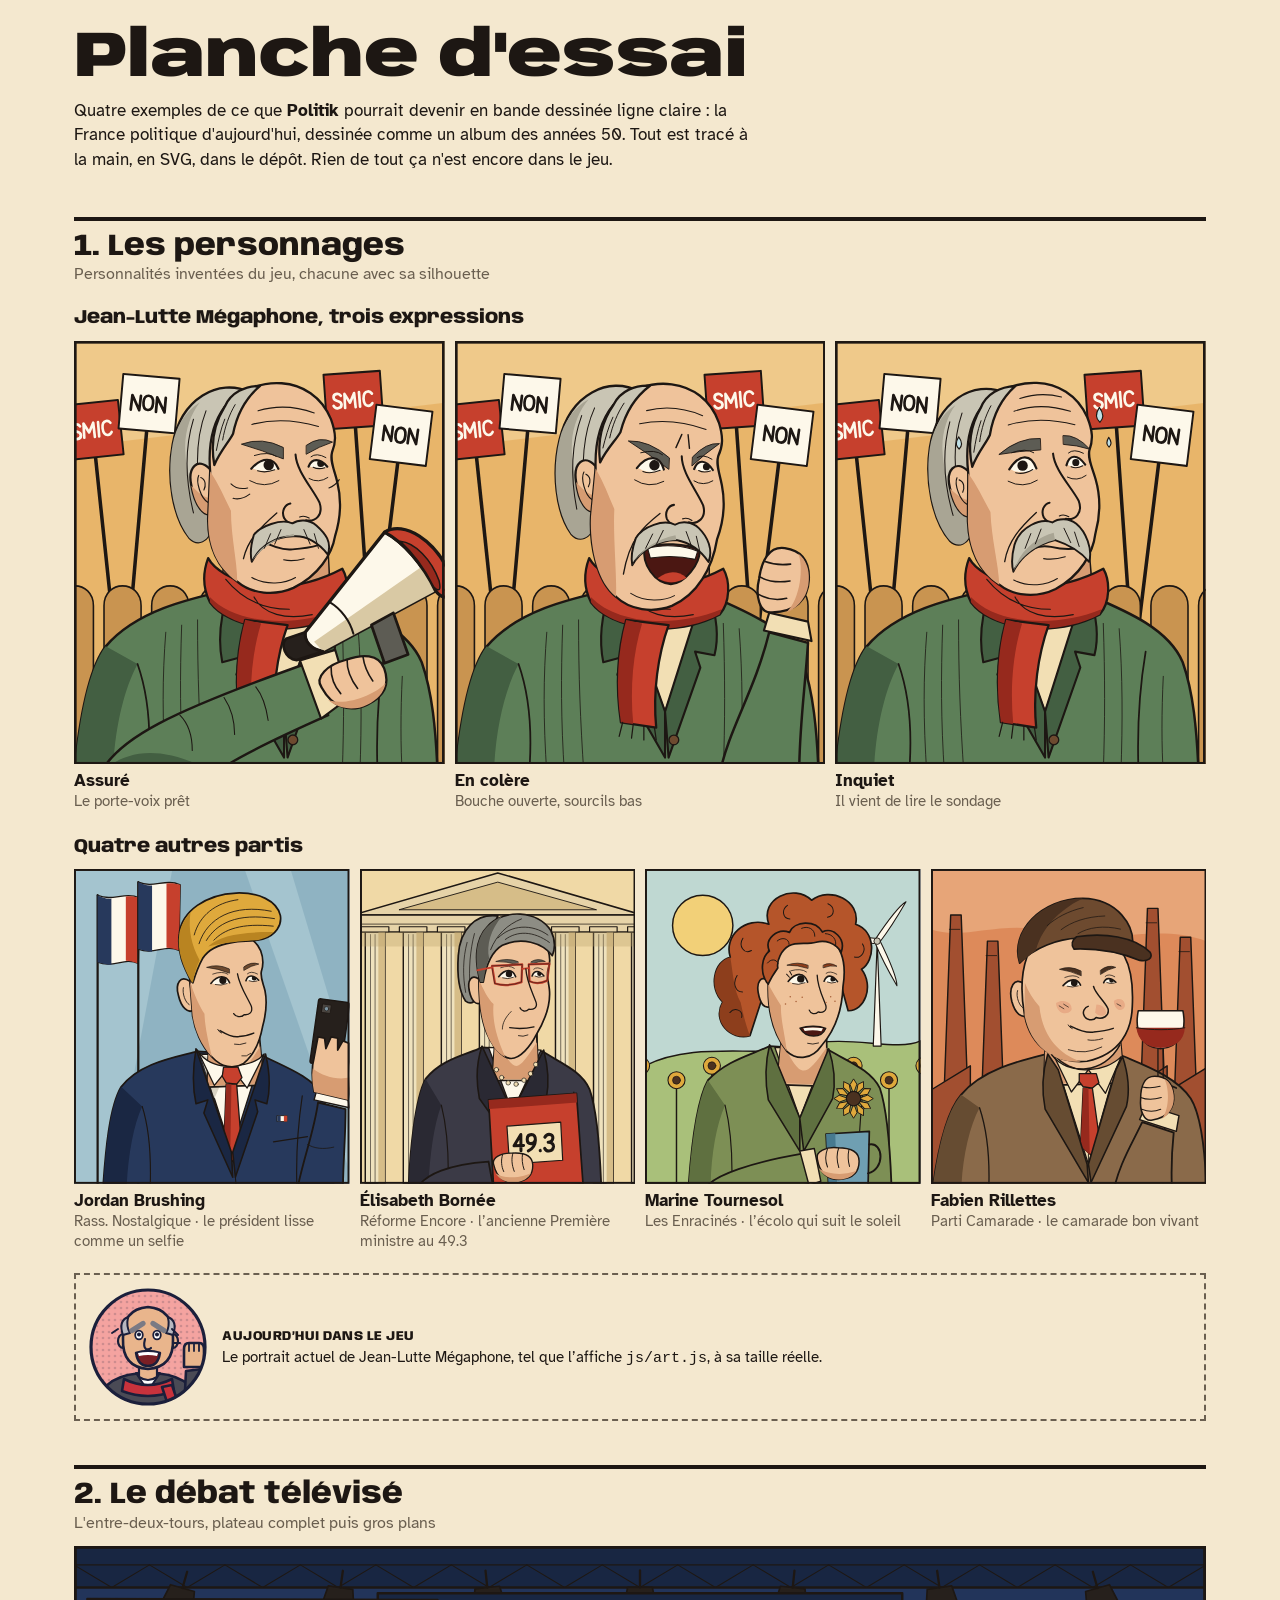
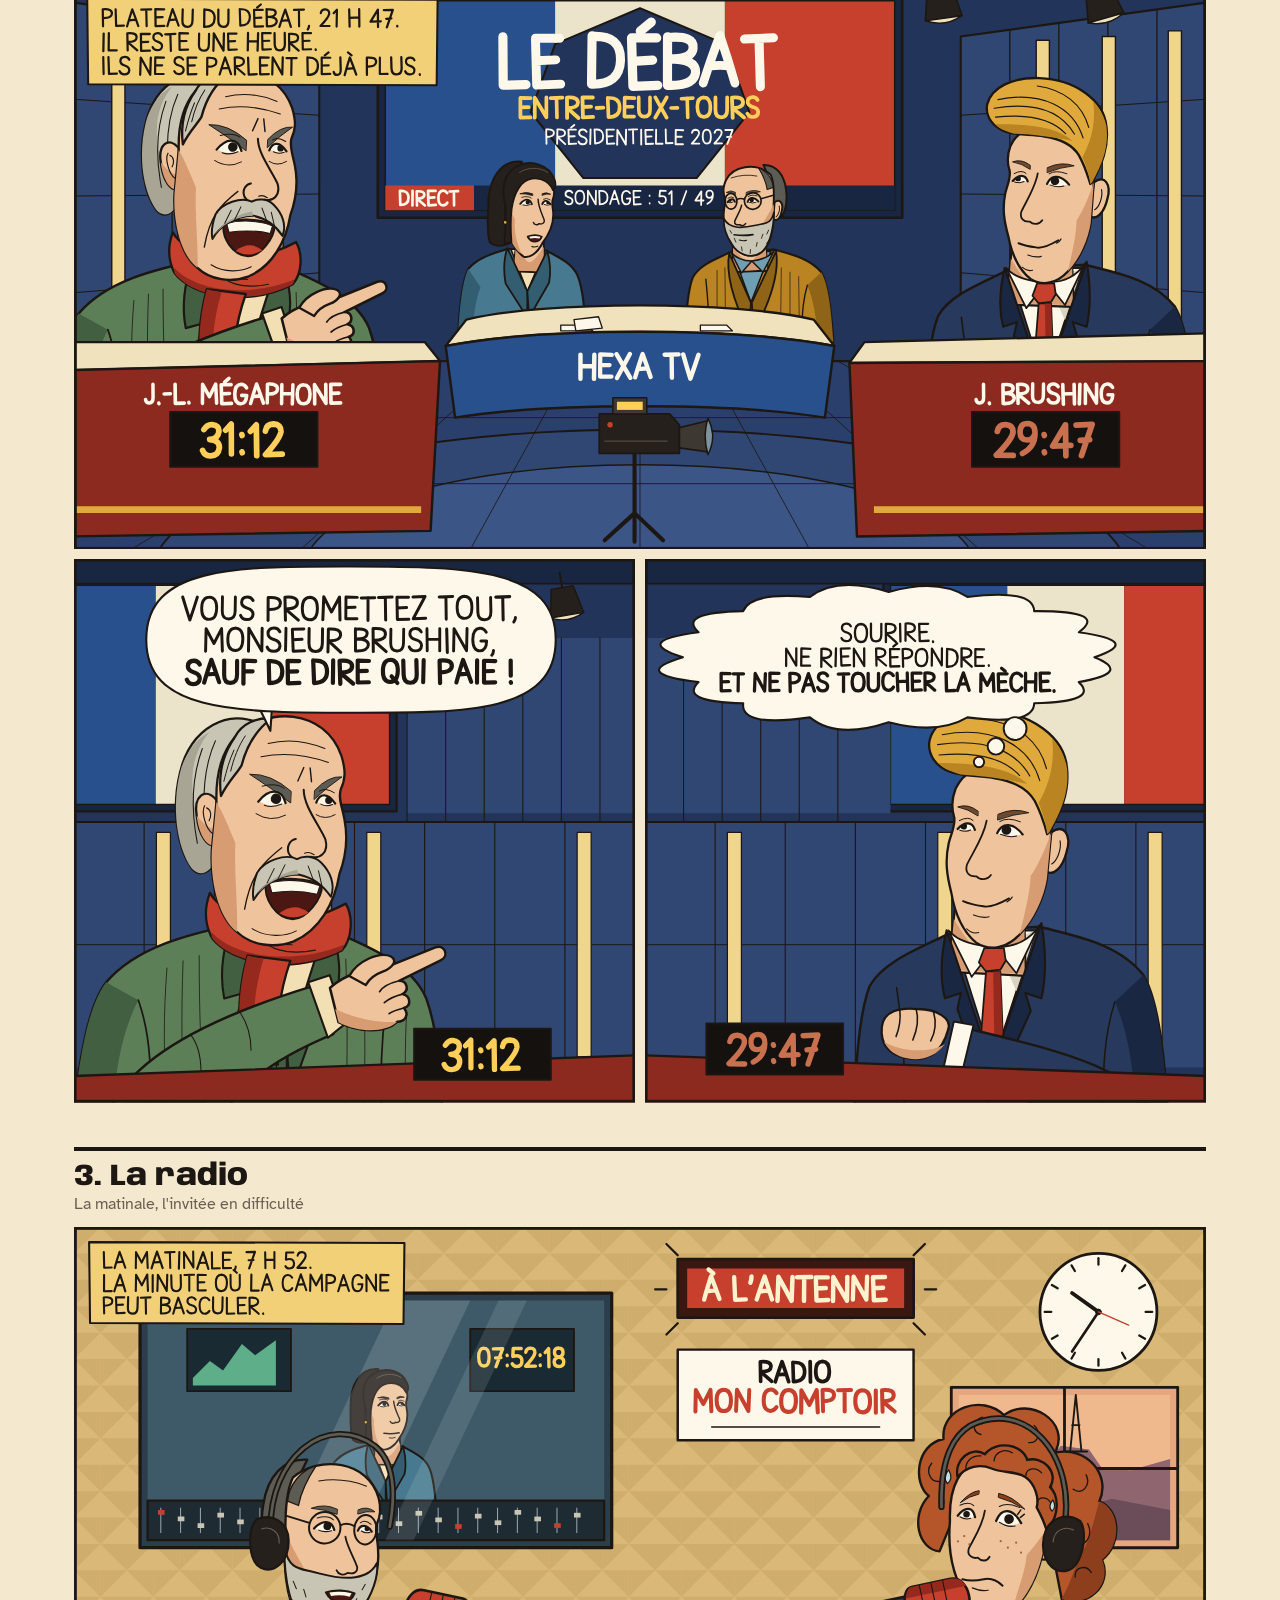
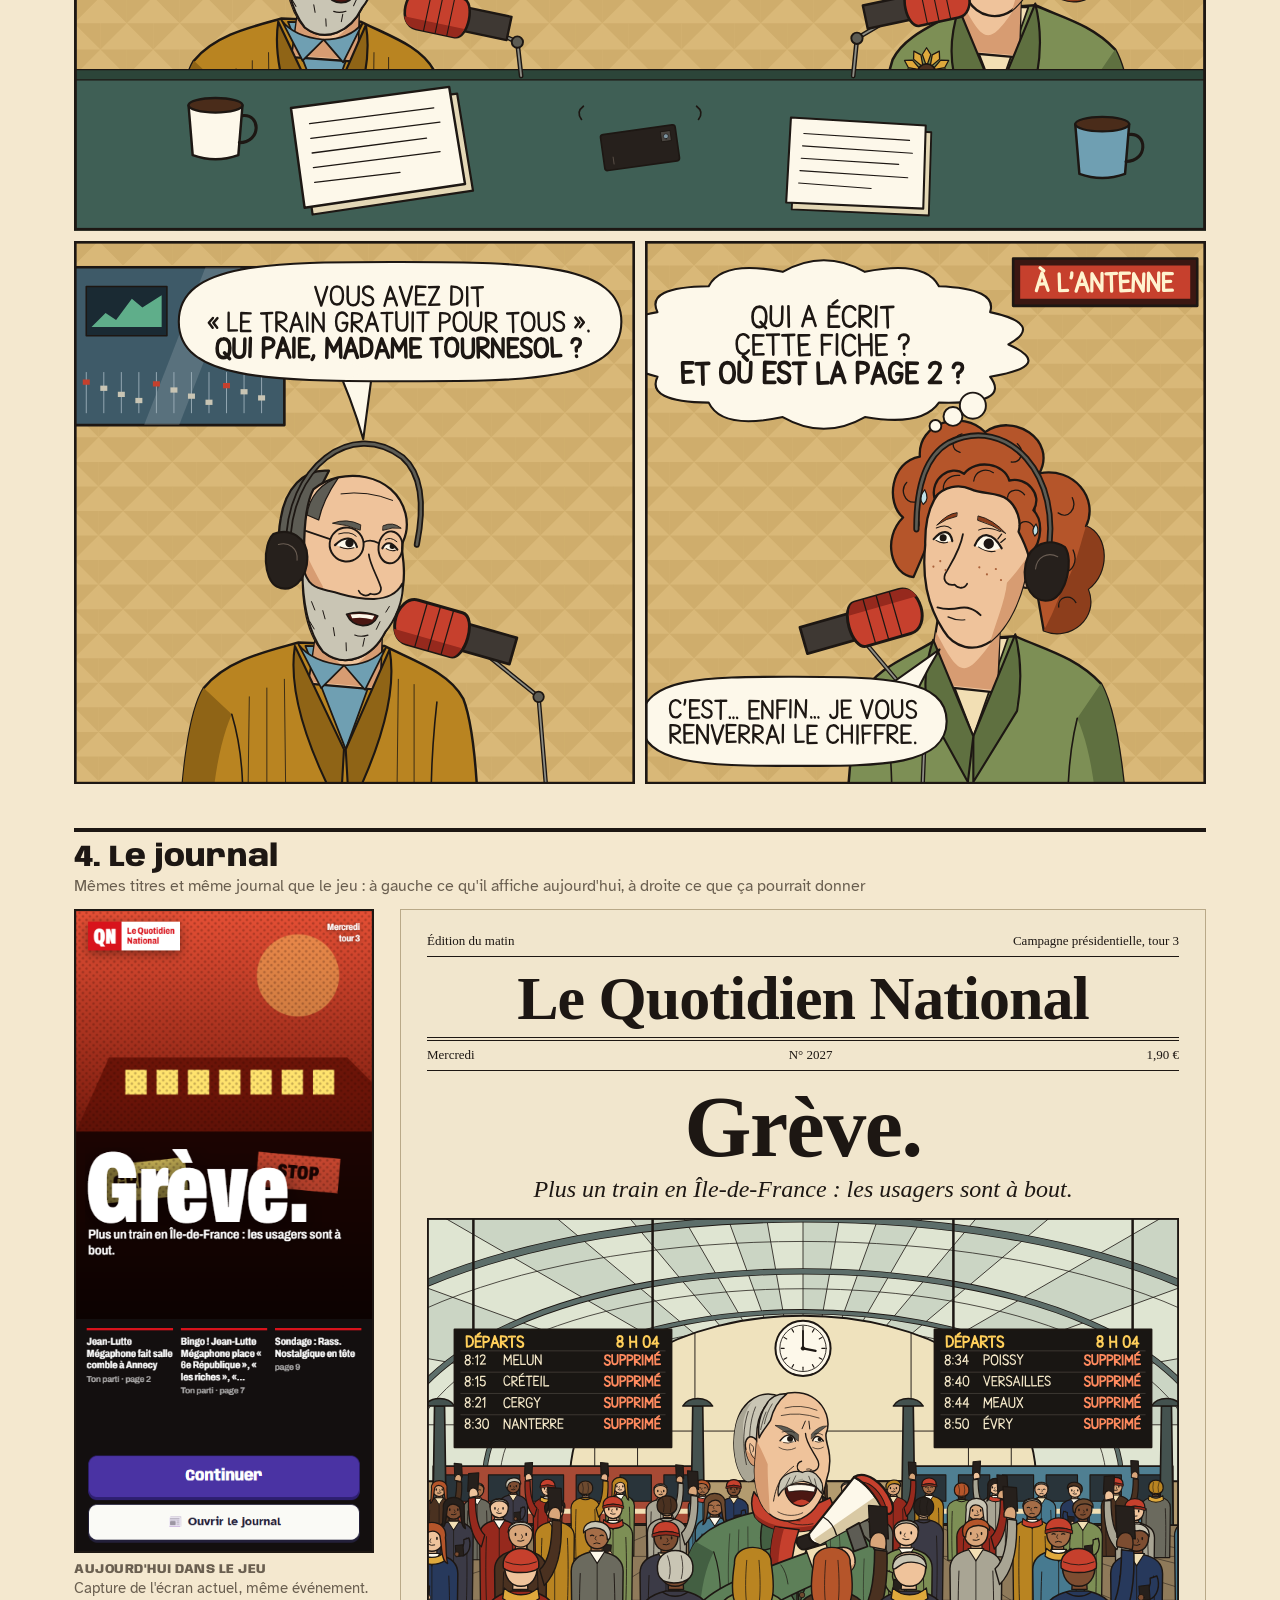
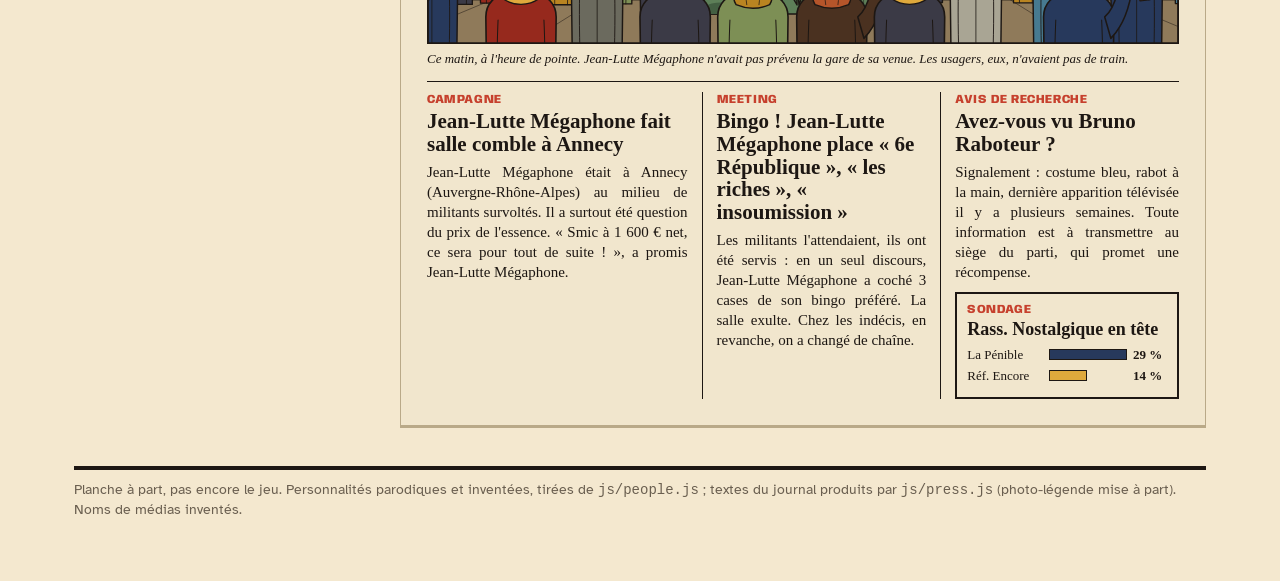
==== planche-essai/index.html @ 56010a14 "Planche d'essai visuelle : personnages, débat, radio et journal en ligne claire Page autonome, à par" ====
<!doctype html>
<html lang="fr">
<head>
<meta charset="utf-8">
<meta name="viewport" content="width=device-width, initial-scale=1">
<meta name="robots" content="noindex">
<title>Planche d'essai — Politik</title>
<link rel="icon" href="data:,">
<style>
  @font-face { font-family: 'Anybody'; src: url(../fonts/anybody.woff2) format('woff2-variations'); font-weight: 100 900; font-stretch: 50% 150%; font-display: swap; }
  @font-face { font-family: 'Atkinson'; src: url(../fonts/atkinson-400.woff2) format('woff2'); font-weight: 400; font-display: swap; }
  @font-face { font-family: 'Atkinson'; src: url(../fonts/atkinson-700.woff2) format('woff2'); font-weight: 700; font-display: swap; }
  :root { --papier: #f4e8cf; --encre: #1d1713; --rouge: #c6402d; --gris: #6a5f50; --filet: #1d1713; --gazette: #f1e6cd; --serif: Georgia, 'Times New Roman', 'Noto Serif', serif; }
  * { box-sizing: border-box; }
  body { margin: 0; background: var(--papier); color: var(--encre); font-family: 'Atkinson', system-ui, sans-serif; font-size: 17px; line-height: 1.45; }
  .page { max-width: 1180px; margin: 0 auto; padding: 28px 24px 60px; }
  header h1 { font-family: 'Anybody', sans-serif; font-weight: 900; font-stretch: 120%; font-size: clamp(34px, 7vw, 64px); line-height: .95; margin: 0 0 10px; letter-spacing: -1px; }
  header p { margin: 0; max-width: 62ch; }
  section { margin-top: 44px; }
  h2 { font-family: 'Anybody', sans-serif; font-weight: 800; font-stretch: 100%; font-size: clamp(22px, 4vw, 30px); margin: 0 0 14px; padding-top: 10px; border-top: 4px solid var(--encre); line-height: 1.05; }
  h2 small { font-family: 'Atkinson', sans-serif; font-weight: 400; font-size: 16px; display: block; margin-top: 4px; color: var(--gris); }
  svg.case { display: block; width: 100%; height: auto; background: #fff; }
  .planche { display: grid; gap: 10px; }
  .planche .large { grid-column: 1 / -1; }
  .deux { grid-template-columns: 1fr 1fr; }
  .trois { grid-template-columns: repeat(3, 1fr); }
  .quatre { grid-template-columns: repeat(4, 1fr); }
  figure { margin: 0; }
  figcaption { font-size: 15px; padding-top: 6px; line-height: 1.3; }
  figcaption b { display: block; font-size: 17px; }
  figcaption span { color: var(--gris); }
  .cart-tel { display: none; }
  h3 { font-family: 'Anybody', sans-serif; font-weight: 800; font-size: 19px; margin: 22px 0 8px; }

  .avant { display: grid; grid-template-columns: 120px 1fr; gap: 14px; align-items: center; margin-top: 22px; padding: 12px; border: 2px dashed var(--gris); }
  .avant svg { width: 120px; height: 120px; display: block; }
  .avant p { margin: 0; font-size: 15px; }
  .etiquette { font-family: 'Anybody', sans-serif; font-weight: 800; font-size: 13px; letter-spacing: .5px; text-transform: uppercase; }

  /* la une */
  .comparaison { display: grid; grid-template-columns: 300px 1fr; gap: 26px; align-items: start; }
  .comparaison img { display: block; width: 100%; height: auto; border: 2px solid var(--encre); }
  .gazette { background: var(--gazette); padding: 22px 26px 26px; border: 1px solid #b9a988; box-shadow: 0 2px 0 #b9a988; font-family: var(--serif); }
  .g-tete { display: flex; justify-content: space-between; align-items: end; gap: 12px; font-size: 13px; border-bottom: 1px solid var(--filet); padding-bottom: 6px; }
  .g-nom { text-align: center; font-family: var(--serif); font-weight: 700; font-size: clamp(30px, 5.5vw, 62px); line-height: 1; letter-spacing: -1px; padding: 10px 0 8px; border-bottom: 4px double var(--filet); }
  .g-ligne { display: flex; justify-content: space-between; gap: 10px; flex-wrap: wrap; font-size: 13px; padding: 5px 0; border-bottom: 1px solid var(--filet); }
  .g-titre { font-family: var(--serif); font-weight: 700; font-size: clamp(38px, 8.4vw, 86px); line-height: .98; letter-spacing: -1.5px; margin: 14px 0 6px; text-align: center; }
  .g-chapeau { font-size: clamp(18px, 2.4vw, 24px); font-style: italic; text-align: center; margin: 0 0 14px; line-height: 1.2; }
  .g-legende { font-size: 13px; font-style: italic; margin: 6px 0 12px; }
  .g-cols { display: grid; grid-template-columns: 1.15fr 1fr 1fr; gap: 0; border-top: 1px solid var(--filet); padding-top: 10px; }
  .g-cols article { padding: 0 14px; border-left: 1px solid var(--filet); font-size: 15px; line-height: 1.34; text-align: justify; hyphens: auto; }
  .g-cols article:first-child { padding-left: 0; border-left: 0; }
  .g-cols article:last-child { padding-right: 0; }
  .g-rub { font-family: 'Anybody', sans-serif; font-weight: 800; font-size: 12px; letter-spacing: .6px; text-transform: uppercase; color: var(--rouge); }
  .g-cols h4 { font-family: var(--serif); font-weight: 700; font-size: 21px; line-height: 1.08; margin: 2px 0 6px; text-align: left; hyphens: none; }
  .g-cols p { margin: 0 0 8px; }
  .g-encadre { border: 2px solid var(--encre); padding: 8px 10px; margin-top: 10px; }
  .g-encadre h4 { font-size: 18px; }
  .g-barre { display: grid; grid-template-columns: 76px 1fr 34px; gap: 6px; align-items: center; font-size: 13px; margin: 4px 0; }
  .g-barre i { display: block; height: 11px; border: 1.5px solid var(--encre); }
  footer { margin-top: 40px; padding-top: 10px; border-top: 4px solid var(--encre); font-size: 14px; color: var(--gris); }

  @media (max-width: 760px) {
    .page { padding: 18px 12px 40px; }
    .cart-large { display: none; }
    .cart-tel { display: block; width: 100%; height: auto; margin-bottom: 6px; }
    .deux, .trois, .quatre { grid-template-columns: 1fr; }
    .expressions { grid-template-columns: 1fr 1fr; }
    .expressions figure:first-child { grid-column: 1 / -1; }
    .comparaison { grid-template-columns: 1fr; }
    .comparaison figure.avant-jeu { max-width: 240px; }
    .gazette { padding: 14px 14px 18px; }
    .g-cols { grid-template-columns: 1fr; }
    .g-cols article { padding: 10px 0 8px; border-left: 0; border-top: 1px solid var(--filet); }
    .g-cols article:first-child { padding-top: 0; border-top: 0; }
    .g-tete span:last-child { text-align: right; }
  }
</style>
</head>
<body>
<div class="page">
  <header>
    <h1>Planche d'essai</h1>
    <p>Quatre exemples de ce que <b>Politik</b> pourrait devenir en bande dessinée ligne claire : la France politique d'aujourd'hui, dessinée comme un album des années 50. Tout est tracé à la main, en SVG, dans le dépôt. Rien de tout ça n'est encore dans le jeu.</p>
  </header>

  <section>
    <h2>1. Les personnages <small>Personnalités inventées du jeu, chacune avec sa silhouette</small></h2>
    <h3>Jean-Lutte Mégaphone, trois expressions</h3>
    <div class="planche trois expressions" id="expressions"></div>
    <h3>Quatre autres partis</h3>
    <div class="planche quatre" id="galerie"></div>
    <div class="avant" id="avant-portrait"></div>
  </section>

  <section>
    <h2>2. Le débat télévisé <small>L'entre-deux-tours, plateau complet puis gros plans</small></h2>
    <div class="planche deux" id="debat"></div>
  </section>

  <section>
    <h2>3. La radio <small>La matinale, l'invitée en difficulté</small></h2>
    <div class="planche deux" id="radio"></div>
  </section>

  <section>
    <h2>4. Le journal <small>Mêmes titres et même journal que le jeu : à gauche ce qu'il affiche aujourd'hui, à droite ce que ça pourrait donner</small></h2>
    <div class="comparaison">
      <figure class="avant-jeu">
        <img src="captures/jeu-actuel-journal-390.png" width="390" height="844" alt="Capture du jeu aujourd'hui : une écran rouge et noir avec le mot Grève en très grand et trois titres.">
        <figcaption><span class="etiquette">Aujourd'hui dans le jeu</span><br><span>Capture de l'écran actuel, même événement.</span></figcaption>
      </figure>
      <div class="gazette" id="gazette">
        <div class="g-tete"><span>Édition du matin</span><span>Campagne présidentielle, tour 3</span></div>
        <div class="g-nom">Le Quotidien National</div>
        <div class="g-ligne"><span>Mercredi</span><span>N° 2027</span><span>1,90 €</span></div>
        <div class="g-titre">Grève.</div>
        <p class="g-chapeau">Plus un train en Île-de-France : les usagers sont à bout.</p>
        <div id="g-image"></div>
        <p class="g-legende">Ce matin, à l'heure de pointe. Jean-Lutte Mégaphone n'avait pas prévenu la gare de sa venue. Les usagers, eux, n'avaient pas de train.</p>
        <div class="g-cols">
          <article>
            <div class="g-rub">Campagne</div>
            <h4>Jean-Lutte Mégaphone fait salle comble à Annecy</h4>
            <p>Jean-Lutte Mégaphone était à Annecy (Auvergne-Rhône-Alpes) au milieu de militants survoltés. Il a surtout été question du prix de l'essence. « Smic à 1 600 € net, ce sera pour tout de suite ! », a promis Jean-Lutte Mégaphone.</p>
          </article>
          <article>
            <div class="g-rub">Meeting</div>
            <h4>Bingo ! Jean-Lutte Mégaphone place « 6e République », « les riches », « insoumission »</h4>
            <p>Les militants l'attendaient, ils ont été servis : en un seul discours, Jean-Lutte Mégaphone a coché 3 cases de son bingo préféré. La salle exulte. Chez les indécis, en revanche, on a changé de chaîne.</p>
          </article>
          <article>
            <div class="g-rub">Avis de recherche</div>
            <h4>Avez-vous vu Bruno Raboteur ?</h4>
            <p>Signalement : costume bleu, rabot à la main, dernière apparition télévisée il y a plusieurs semaines. Toute information est à transmettre au siège du parti, qui promet une récompense.</p>
            <div class="g-encadre">
              <div class="g-rub">Sondage</div>
              <h4>Rass. Nostalgique en tête</h4>
              <div class="g-barre"><span>La Pénible</span><i style="width:100%;background:#27395c"></i><b>29 %</b></div>
              <div class="g-barre"><span>Réf. Encore</span><i style="width:48%;background:#dfa93c"></i><b>14 %</b></div>
            </div>
          </article>
        </div>
      </div>
    </div>
  </section>

  <footer>Planche à part, pas encore le jeu. Personnalités parodiques et inventées, tirées de <code>js/people.js</code> ; textes du journal produits par <code>js/press.js</code> (photo-légende mise à part). Noms de médias inventés.</footer>
</div>

<script src="lettrage.js"></script>
<script src="personnages.js"></script>
<script src="scenes.js"></script>
<script src="../js/art.js"></script>
<script>
(function () {
  var S = window.Scenes;
  function fig(svg, titre, sous) { return '<figure>' + svg + '<figcaption><b>' + titre + '</b><span>' + sous + '</span></figcaption></figure>'; }
  function $(id) { return document.getElementById(id); }

  $('expressions').innerHTML =
    fig(S.fiche('megaphone', 'assure', 'rue', 'Jean-Lutte Mégaphone, sûr de lui, porte-voix à la main', { geste: 'megaphone' }), 'Assuré', 'Le porte-voix prêt') +
    fig(S.fiche('megaphone', 'colere', 'rue', 'Jean-Lutte Mégaphone en colère, poing levé', { geste: 'poing', rot: 3 }), 'En colère', 'Bouche ouverte, sourcils bas') +
    fig(S.fiche('megaphone', 'inquiet', 'rue', 'Jean-Lutte Mégaphone inquiet, en sueur', { rot: -2 }), 'Inquiet', 'Il vient de lire le sondage');

  $('galerie').innerHTML =
    fig(S.fiche('brushing', 'assure', 'bleu', 'Jordan Brushing, selfie en main', { geste: 'selfie', rot: -2 }), 'Jordan Brushing', 'Rass. Nostalgique · le président lisse comme un selfie') +
    fig(S.fiche('bornee', 'neutre', 'assemblee', 'Élisabeth Bornée devant l’Assemblée nationale, dossier en main', { geste: 'dossier' }), 'Élisabeth Bornée', 'Réforme Encore · l’ancienne Première ministre au 49.3') +
    fig(S.fiche('tournesol', 'parle', 'champ', 'Marine Tournesol, tasse à la main, tournesol à la boutonnière', { geste: 'mug', rot: 2 }), 'Marine Tournesol', 'Les Enracinés · l’écolo qui suit le soleil') +
    fig(S.fiche('rillettes', 'assure', 'usine', 'Fabien Rillettes, un verre de rouge à la main', { geste: 'verre', rot: -2 }), 'Fabien Rillettes', 'Parti Camarade · le camarade bon vivant');

  $('avant-portrait').innerHTML = (window.PolitikArt ? window.PolitikArt.basePortrait('FI') : '') +
    '<p><span class="etiquette">Aujourd’hui dans le jeu</span><br>Le portrait actuel de Jean-Lutte Mégaphone, tel que l’affiche <code>js/art.js</code>, à sa taille réelle.</p>';

  $('debat').innerHTML = '<div class="large">' + S.cartDebat() + S.debatLarge() + '</div><div>' + S.debatMegaphone() + '</div><div>' + S.debatBrushing() + '</div>';
  $('radio').innerHTML = '<div class="large">' + S.cartRadio() + S.radioLarge() + '</div><div>' + S.radioJournaliste() + '</div><div>' + S.radioInvitee() + '</div>';
  $('g-image').innerHTML = S.imageGare();
})();
</script>
</body>
</html>
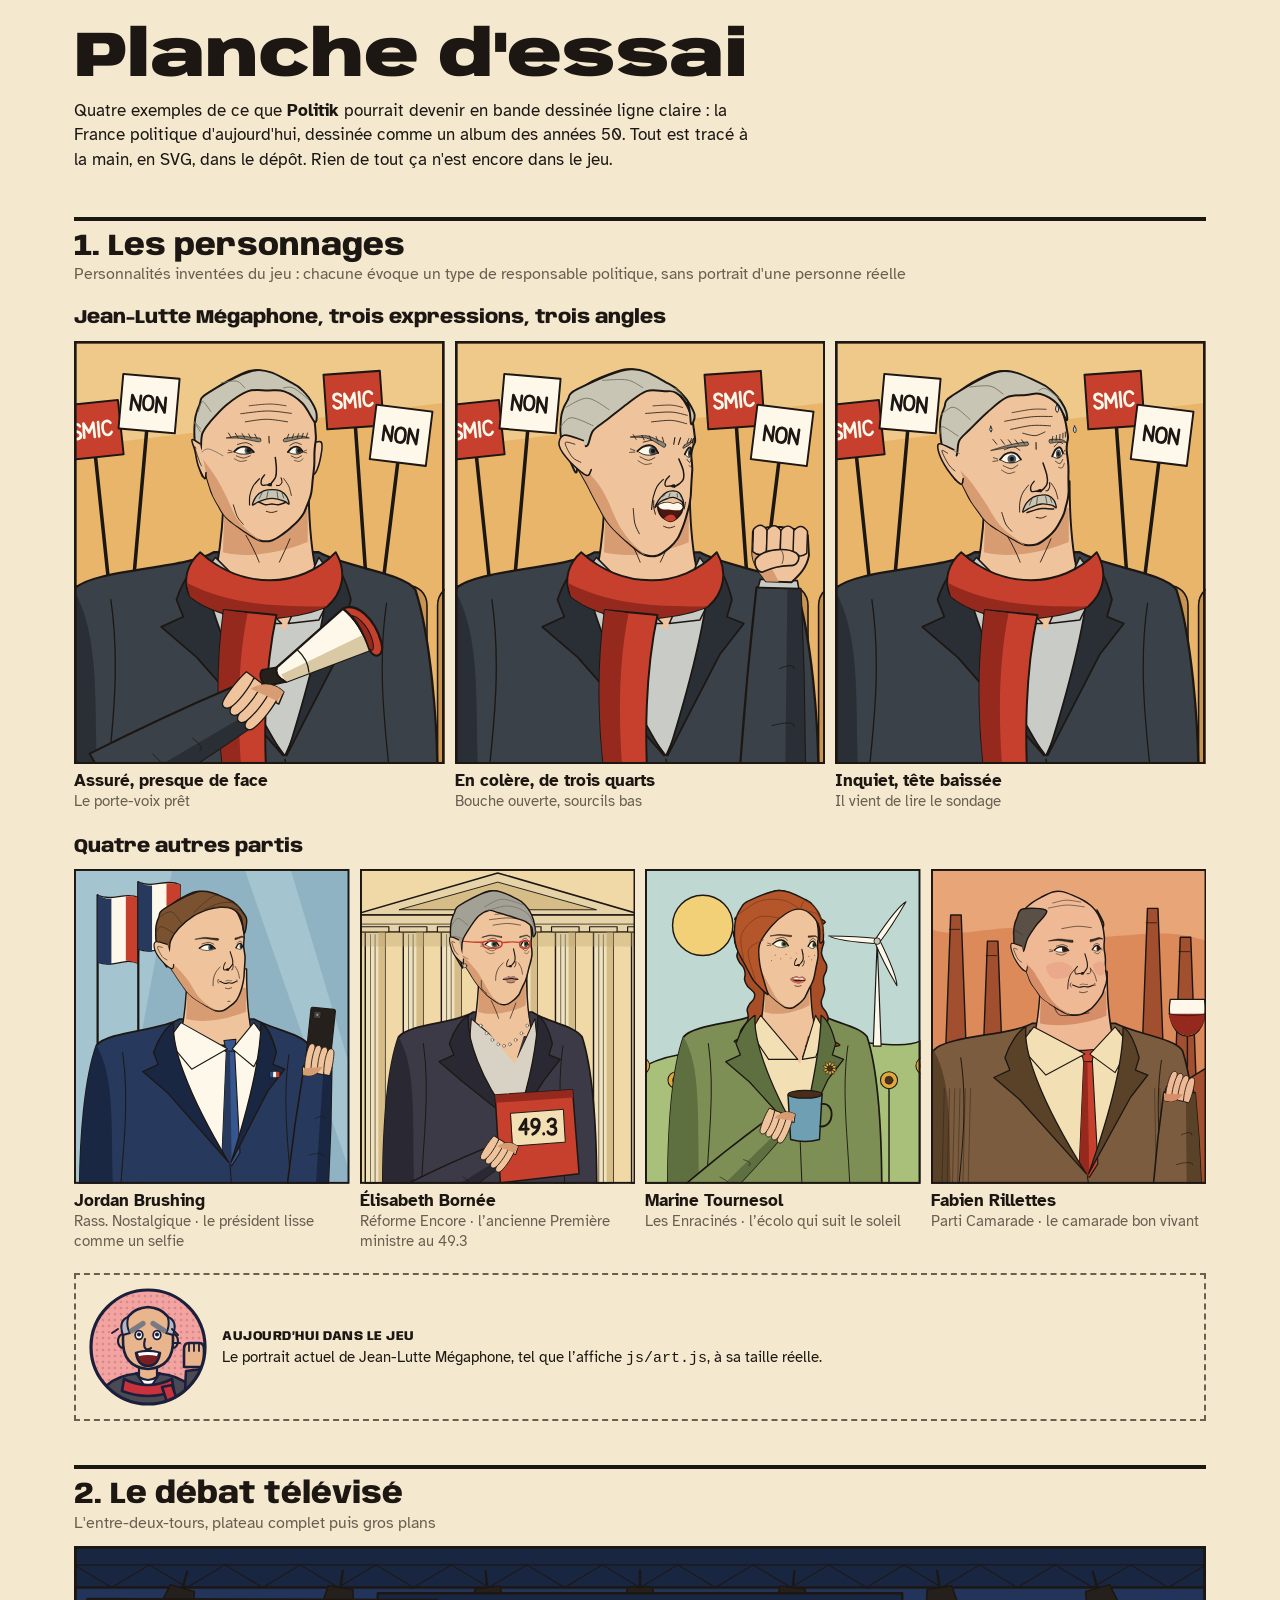
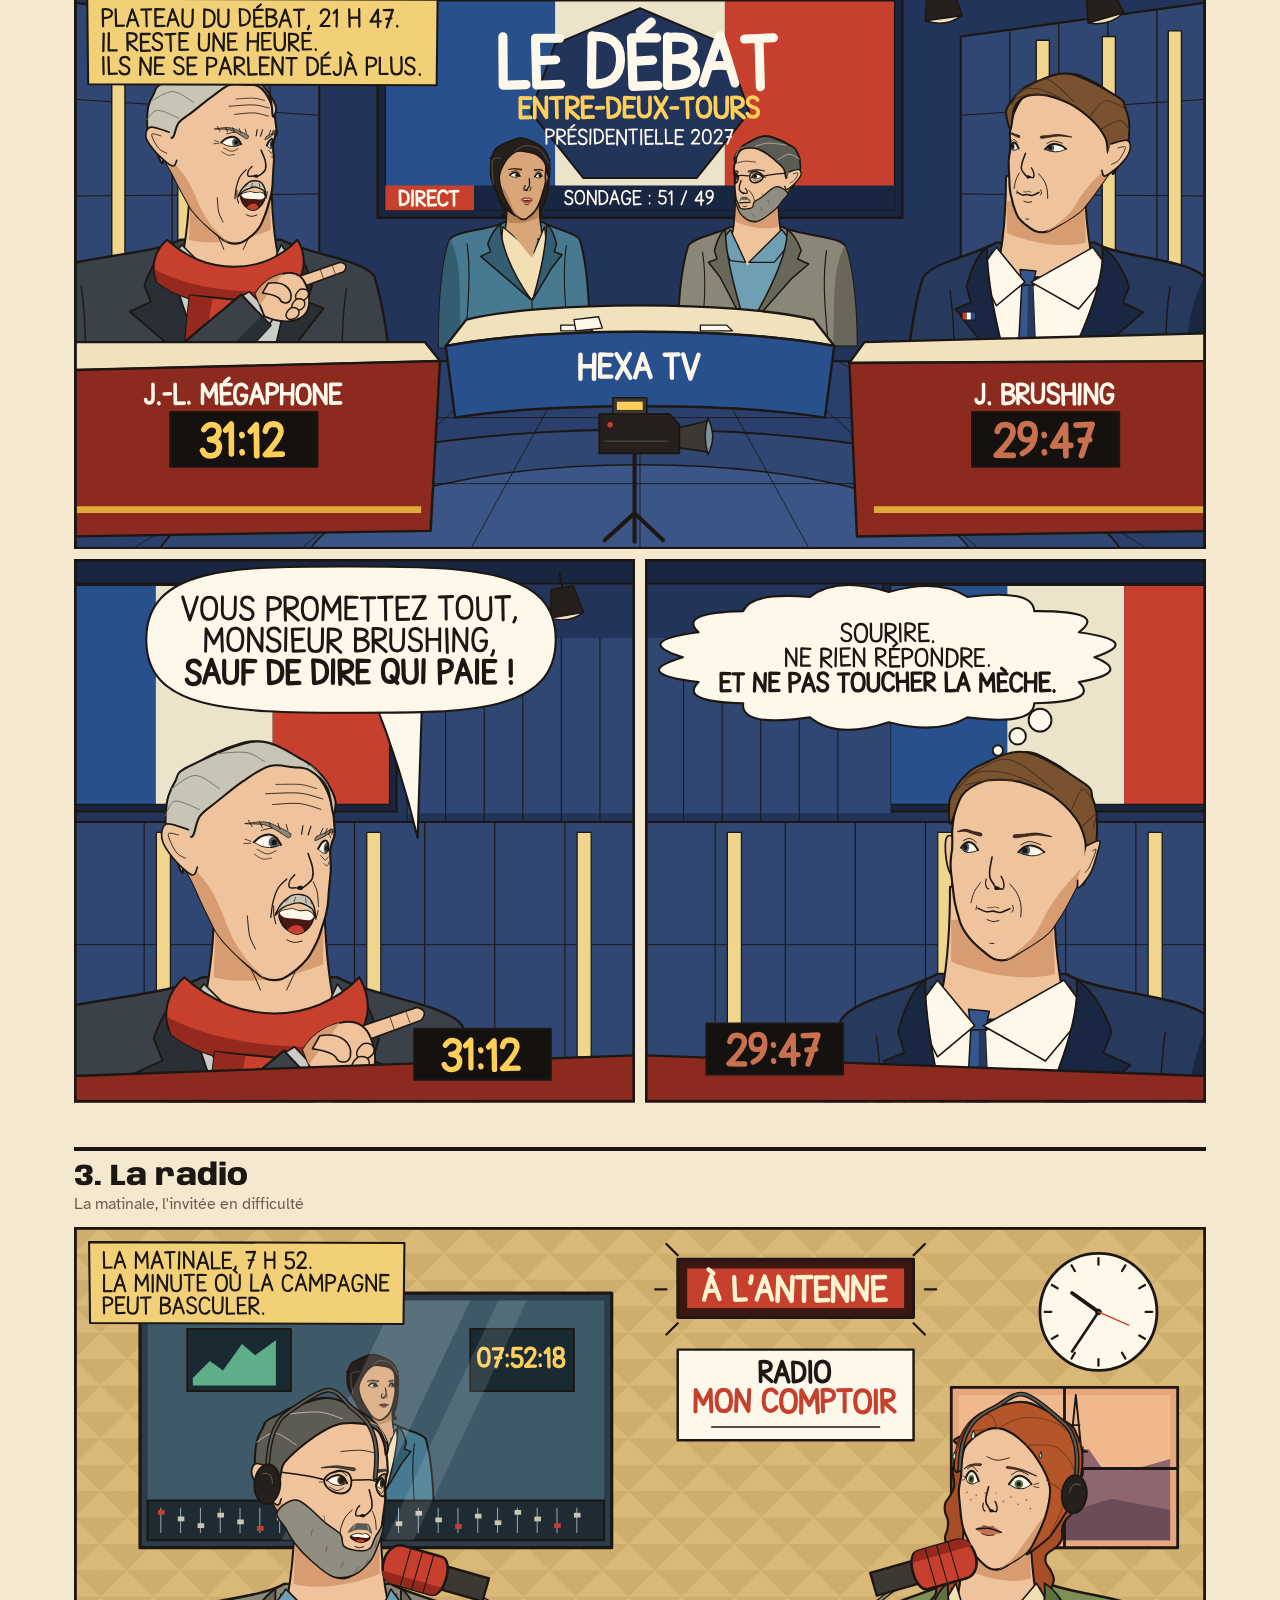
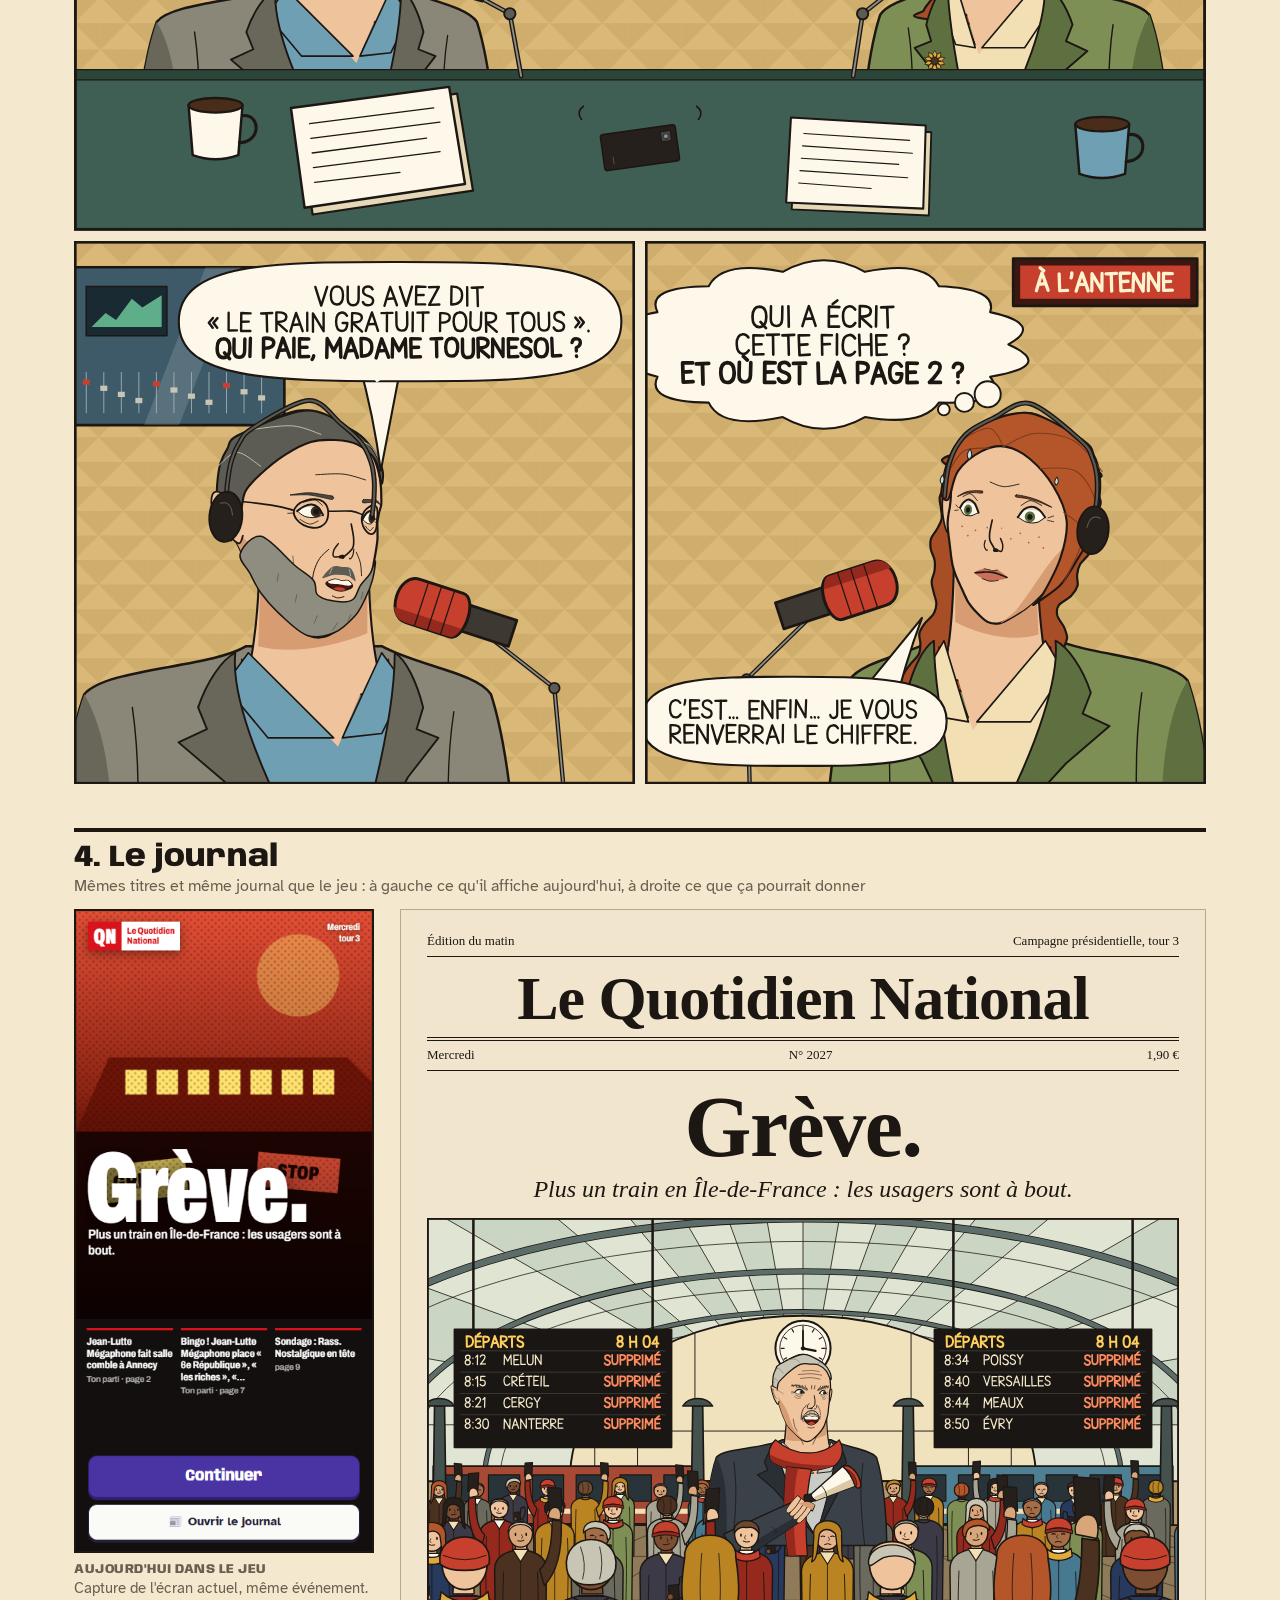
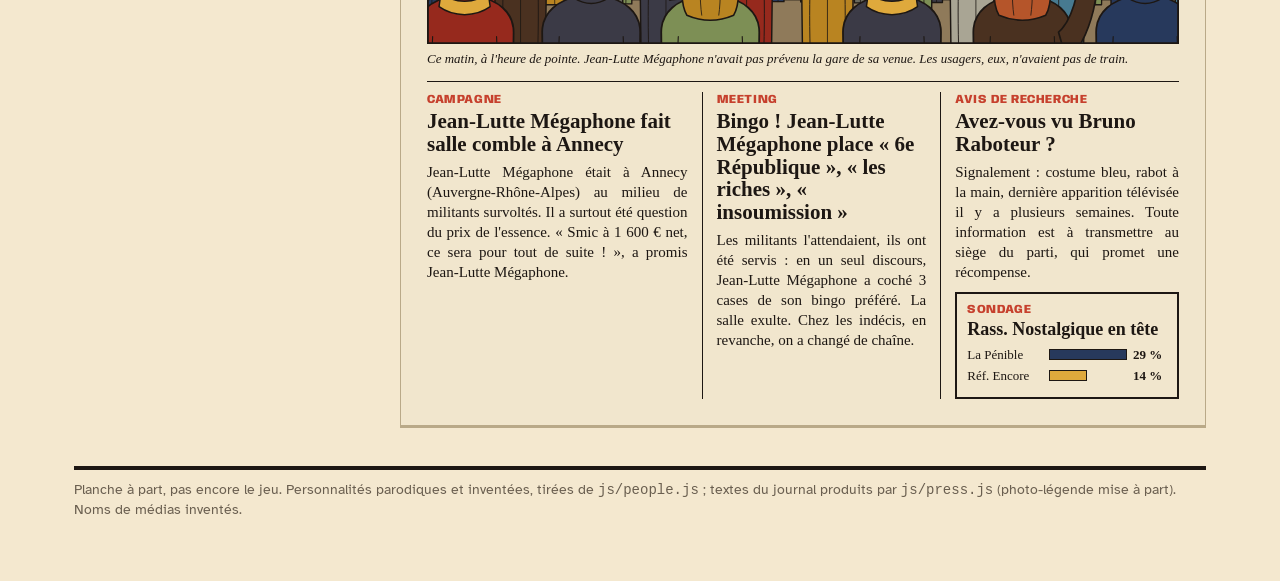
==== commit f1ad0e28: "Planche d'essai : personnages plus proches de la réalité Têtes construites en volume (deux angles et" ====
--- a/planche-essai/index.html
+++ b/planche-essai/index.html
@@ -85,8 +85,8 @@
   </header>
 
   <section>
-    <h2>1. Les personnages <small>Personnalités inventées du jeu, chacune avec sa silhouette</small></h2>
-    <h3>Jean-Lutte Mégaphone, trois expressions</h3>
+    <h2>1. Les personnages <small>Personnalités inventées du jeu : chacune évoque un type de responsable politique, sans portrait d'une personne réelle</small></h2>
+    <h3>Jean-Lutte Mégaphone, trois expressions, trois angles</h3>
     <div class="planche trois expressions" id="expressions"></div>
     <h3>Quatre autres partis</h3>
     <div class="planche quatre" id="galerie"></div>
@@ -159,9 +159,9 @@
   function $(id) { return document.getElementById(id); }
 
   $('expressions').innerHTML =
-    fig(S.fiche('megaphone', 'assure', 'rue', 'Jean-Lutte Mégaphone, sûr de lui, porte-voix à la main', { geste: 'megaphone' }), 'Assuré', 'Le porte-voix prêt') +
-    fig(S.fiche('megaphone', 'colere', 'rue', 'Jean-Lutte Mégaphone en colère, poing levé', { geste: 'poing', rot: 3 }), 'En colère', 'Bouche ouverte, sourcils bas') +
-    fig(S.fiche('megaphone', 'inquiet', 'rue', 'Jean-Lutte Mégaphone inquiet, en sueur', { rot: -2 }), 'Inquiet', 'Il vient de lire le sondage');
+    fig(S.fiche('megaphone', 'assure', 'rue', 'Jean-Lutte Mégaphone, sûr de lui, porte-voix à la main', { geste: 'megaphone', lacet: 12 }), 'Assuré, presque de face', 'Le porte-voix prêt') +
+    fig(S.fiche('megaphone', 'colere', 'rue', 'Jean-Lutte Mégaphone en colère, poing levé', { geste: 'poing', rot: 3, lacet: 40 }), 'En colère, de trois quarts', 'Bouche ouverte, sourcils bas') +
+    fig(S.fiche('megaphone', 'inquiet', 'rue', 'Jean-Lutte Mégaphone inquiet, en sueur', { rot: -3, lacet: 26, tangage: -6 }), 'Inquiet, tête baissée', 'Il vient de lire le sondage');
 
   $('galerie').innerHTML =
     fig(S.fiche('brushing', 'assure', 'bleu', 'Jordan Brushing, selfie en main', { geste: 'selfie', rot: -2 }), 'Jordan Brushing', 'Rass. Nostalgique · le président lisse comme un selfie') +
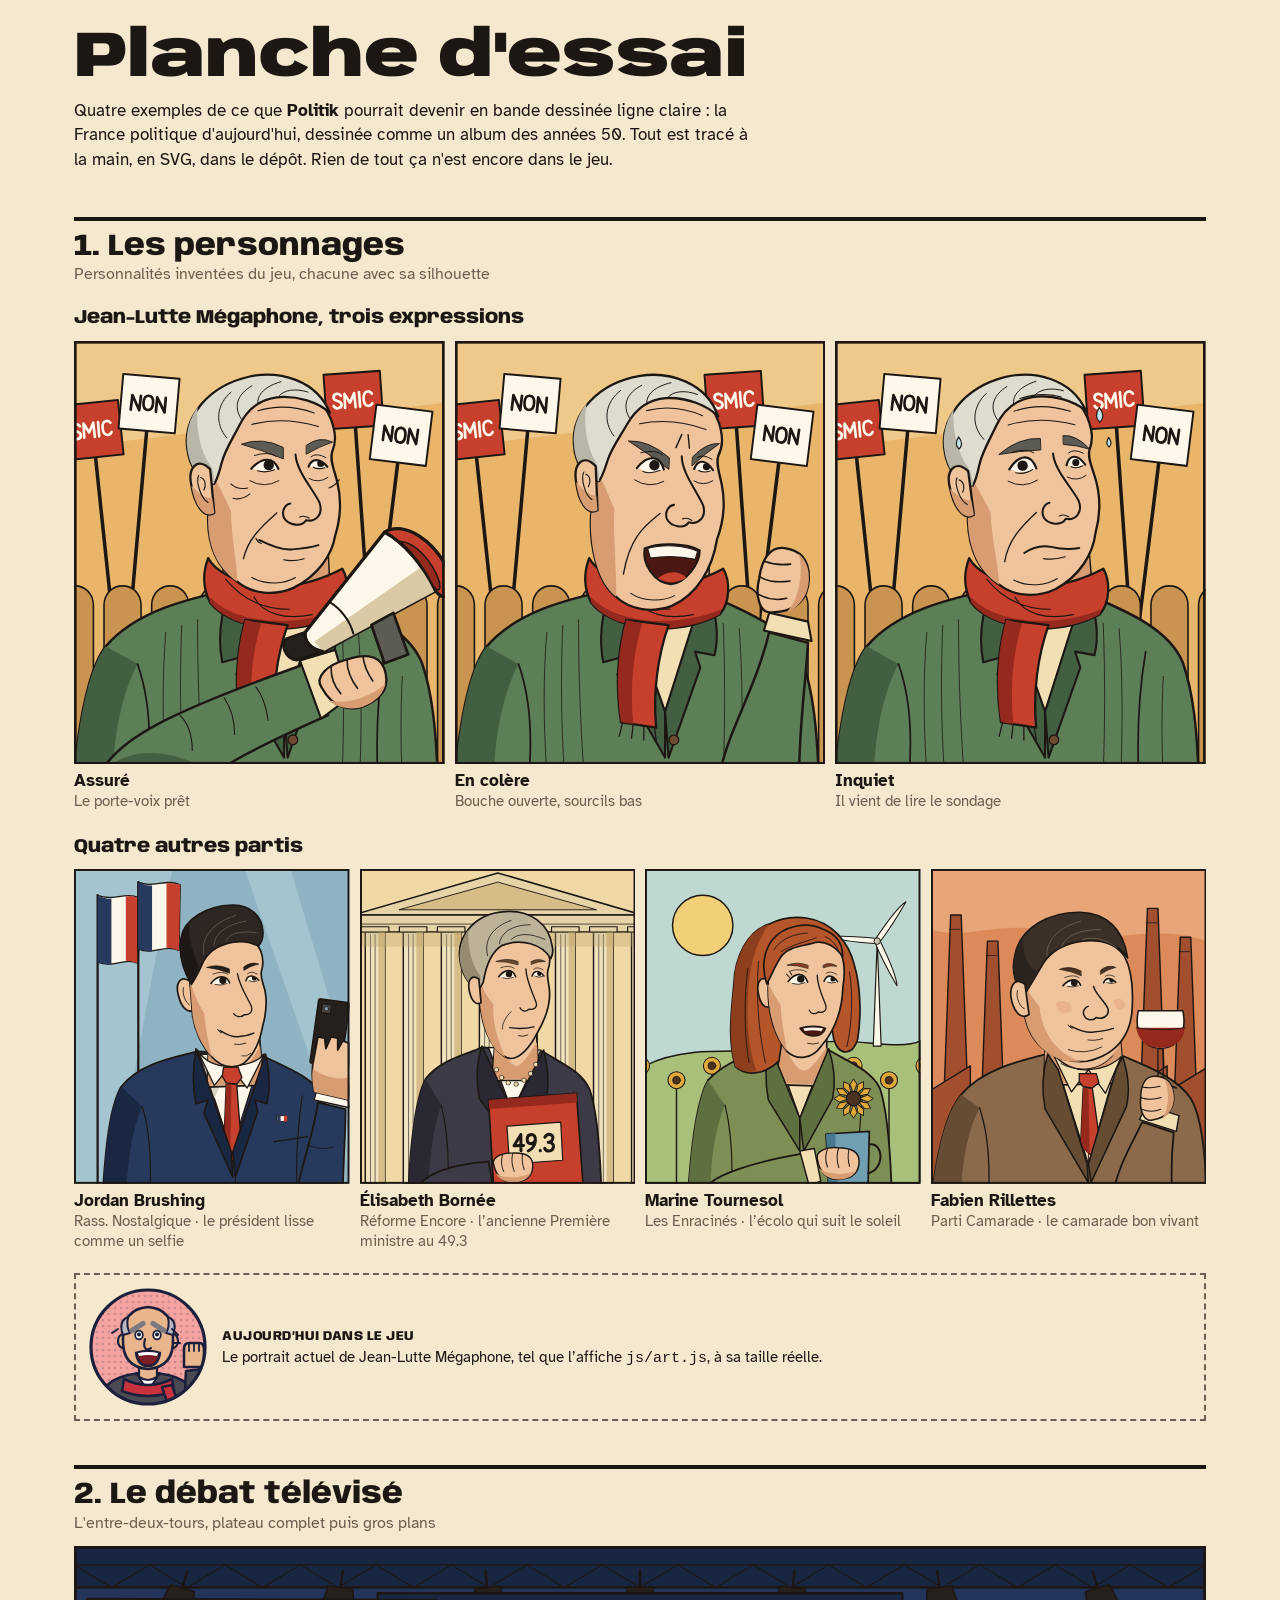
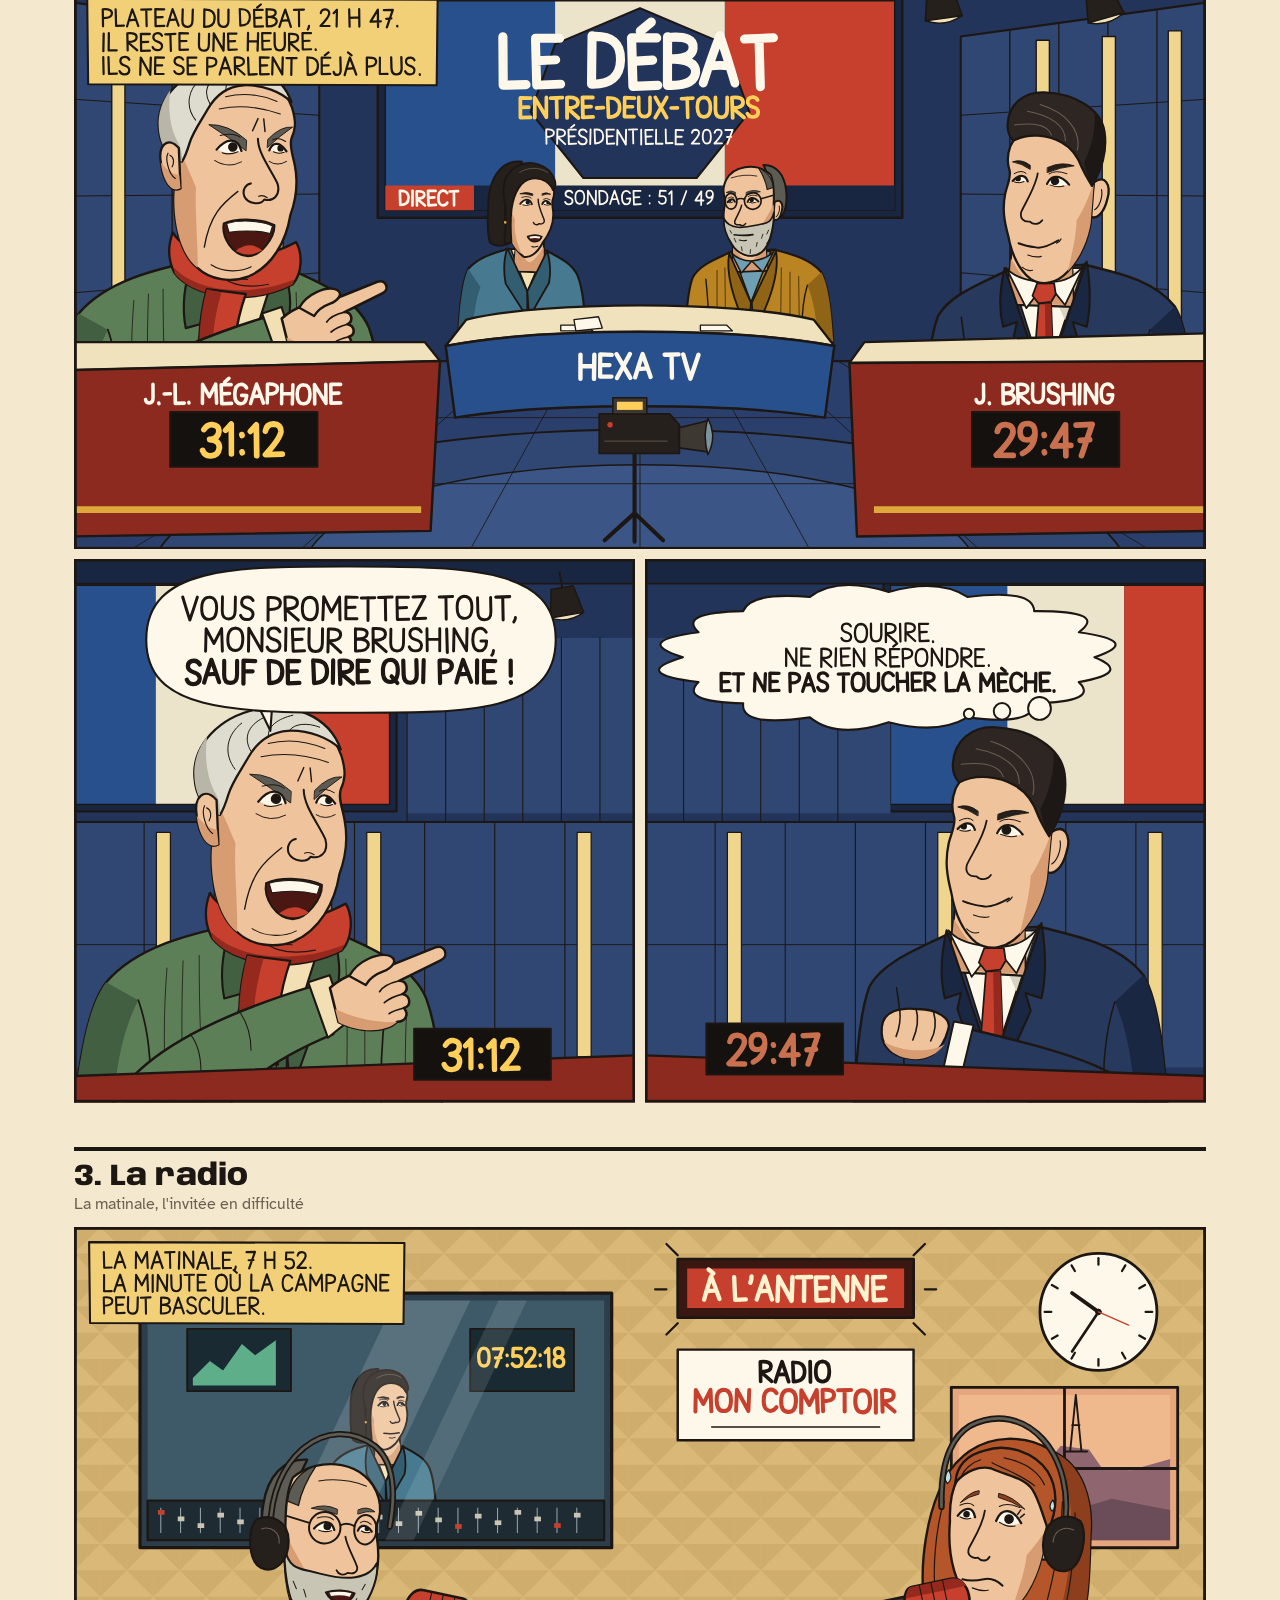
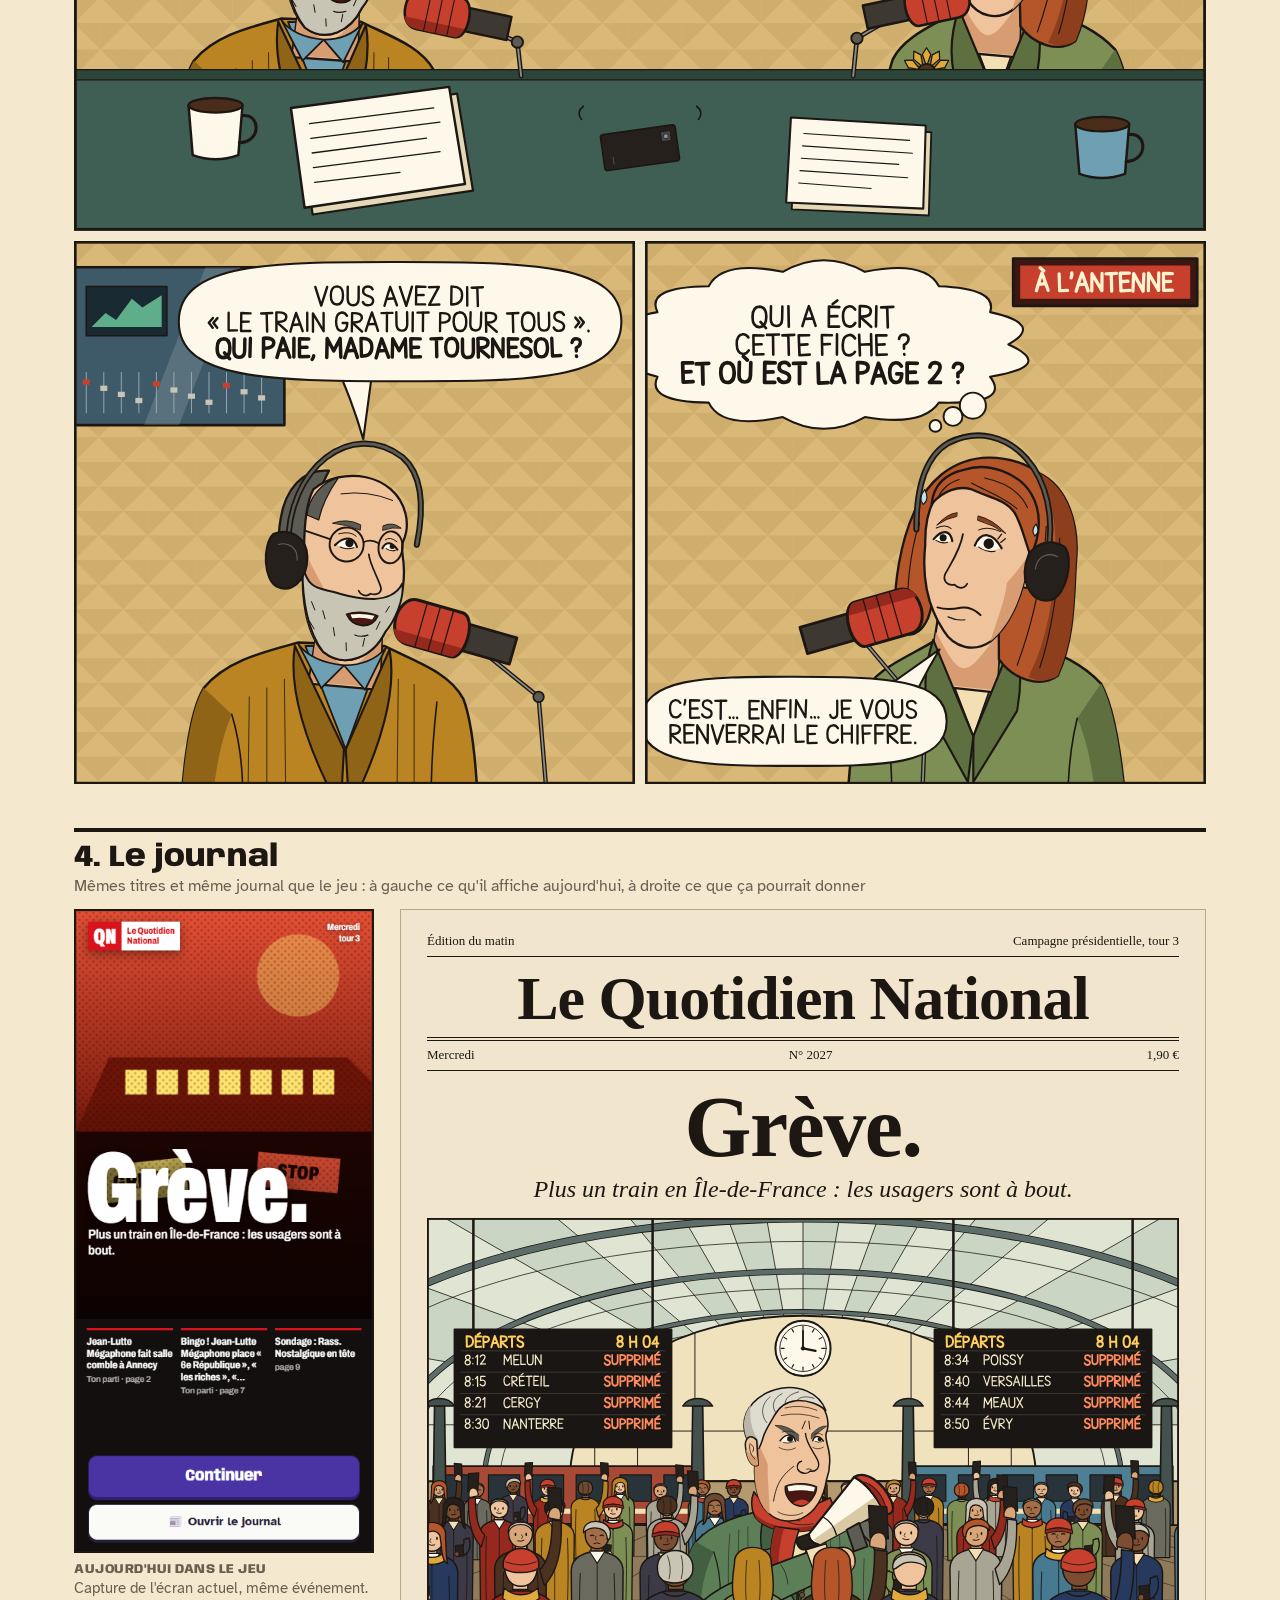
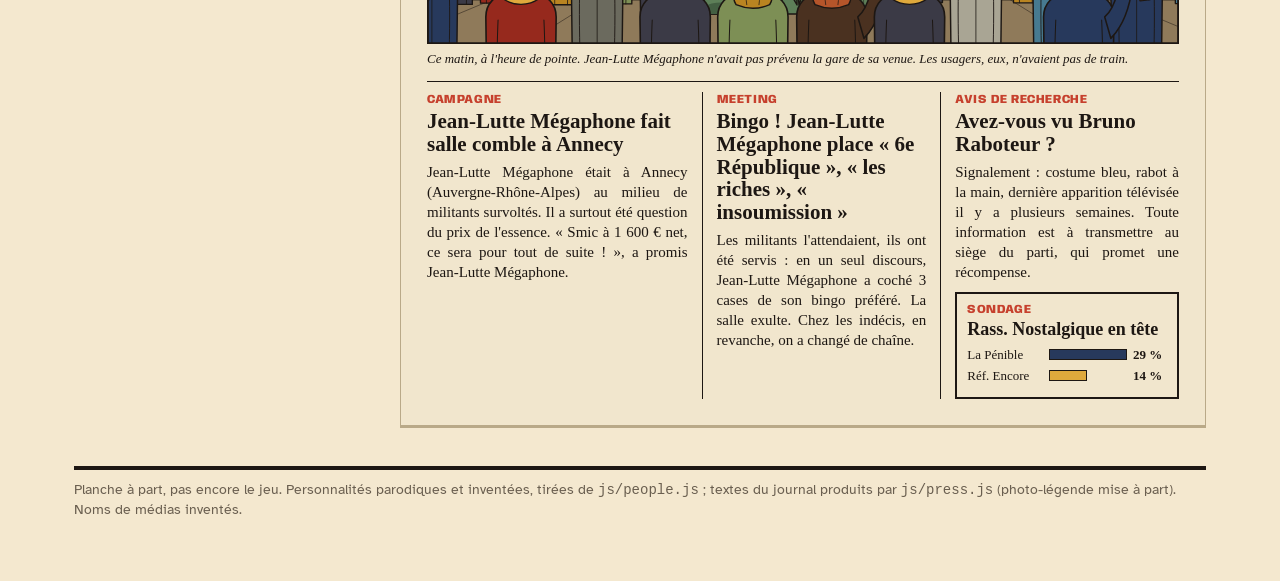
==== commit edfb4f76: "Planche d'essai : retour au dessin d'origine, traits rapprochés des personnes parodiées Annule la re" ====
--- a/planche-essai/index.html
+++ b/planche-essai/index.html
@@ -85,8 +85,8 @@
   </header>
 
   <section>
-    <h2>1. Les personnages <small>Personnalités inventées du jeu : chacune évoque un type de responsable politique, sans portrait d'une personne réelle</small></h2>
-    <h3>Jean-Lutte Mégaphone, trois expressions, trois angles</h3>
+    <h2>1. Les personnages <small>Personnalités inventées du jeu, chacune avec sa silhouette</small></h2>
+    <h3>Jean-Lutte Mégaphone, trois expressions</h3>
     <div class="planche trois expressions" id="expressions"></div>
     <h3>Quatre autres partis</h3>
     <div class="planche quatre" id="galerie"></div>
@@ -159,9 +159,9 @@
   function $(id) { return document.getElementById(id); }
 
   $('expressions').innerHTML =
-    fig(S.fiche('megaphone', 'assure', 'rue', 'Jean-Lutte Mégaphone, sûr de lui, porte-voix à la main', { geste: 'megaphone', lacet: 12 }), 'Assuré, presque de face', 'Le porte-voix prêt') +
-    fig(S.fiche('megaphone', 'colere', 'rue', 'Jean-Lutte Mégaphone en colère, poing levé', { geste: 'poing', rot: 3, lacet: 40 }), 'En colère, de trois quarts', 'Bouche ouverte, sourcils bas') +
-    fig(S.fiche('megaphone', 'inquiet', 'rue', 'Jean-Lutte Mégaphone inquiet, en sueur', { rot: -3, lacet: 26, tangage: -6 }), 'Inquiet, tête baissée', 'Il vient de lire le sondage');
+    fig(S.fiche('megaphone', 'assure', 'rue', 'Jean-Lutte Mégaphone, sûr de lui, porte-voix à la main', { geste: 'megaphone' }), 'Assuré', 'Le porte-voix prêt') +
+    fig(S.fiche('megaphone', 'colere', 'rue', 'Jean-Lutte Mégaphone en colère, poing levé', { geste: 'poing', rot: 3 }), 'En colère', 'Bouche ouverte, sourcils bas') +
+    fig(S.fiche('megaphone', 'inquiet', 'rue', 'Jean-Lutte Mégaphone inquiet, en sueur', { rot: -2 }), 'Inquiet', 'Il vient de lire le sondage');
 
   $('galerie').innerHTML =
     fig(S.fiche('brushing', 'assure', 'bleu', 'Jordan Brushing, selfie en main', { geste: 'selfie', rot: -2 }), 'Jordan Brushing', 'Rass. Nostalgique · le président lisse comme un selfie') +
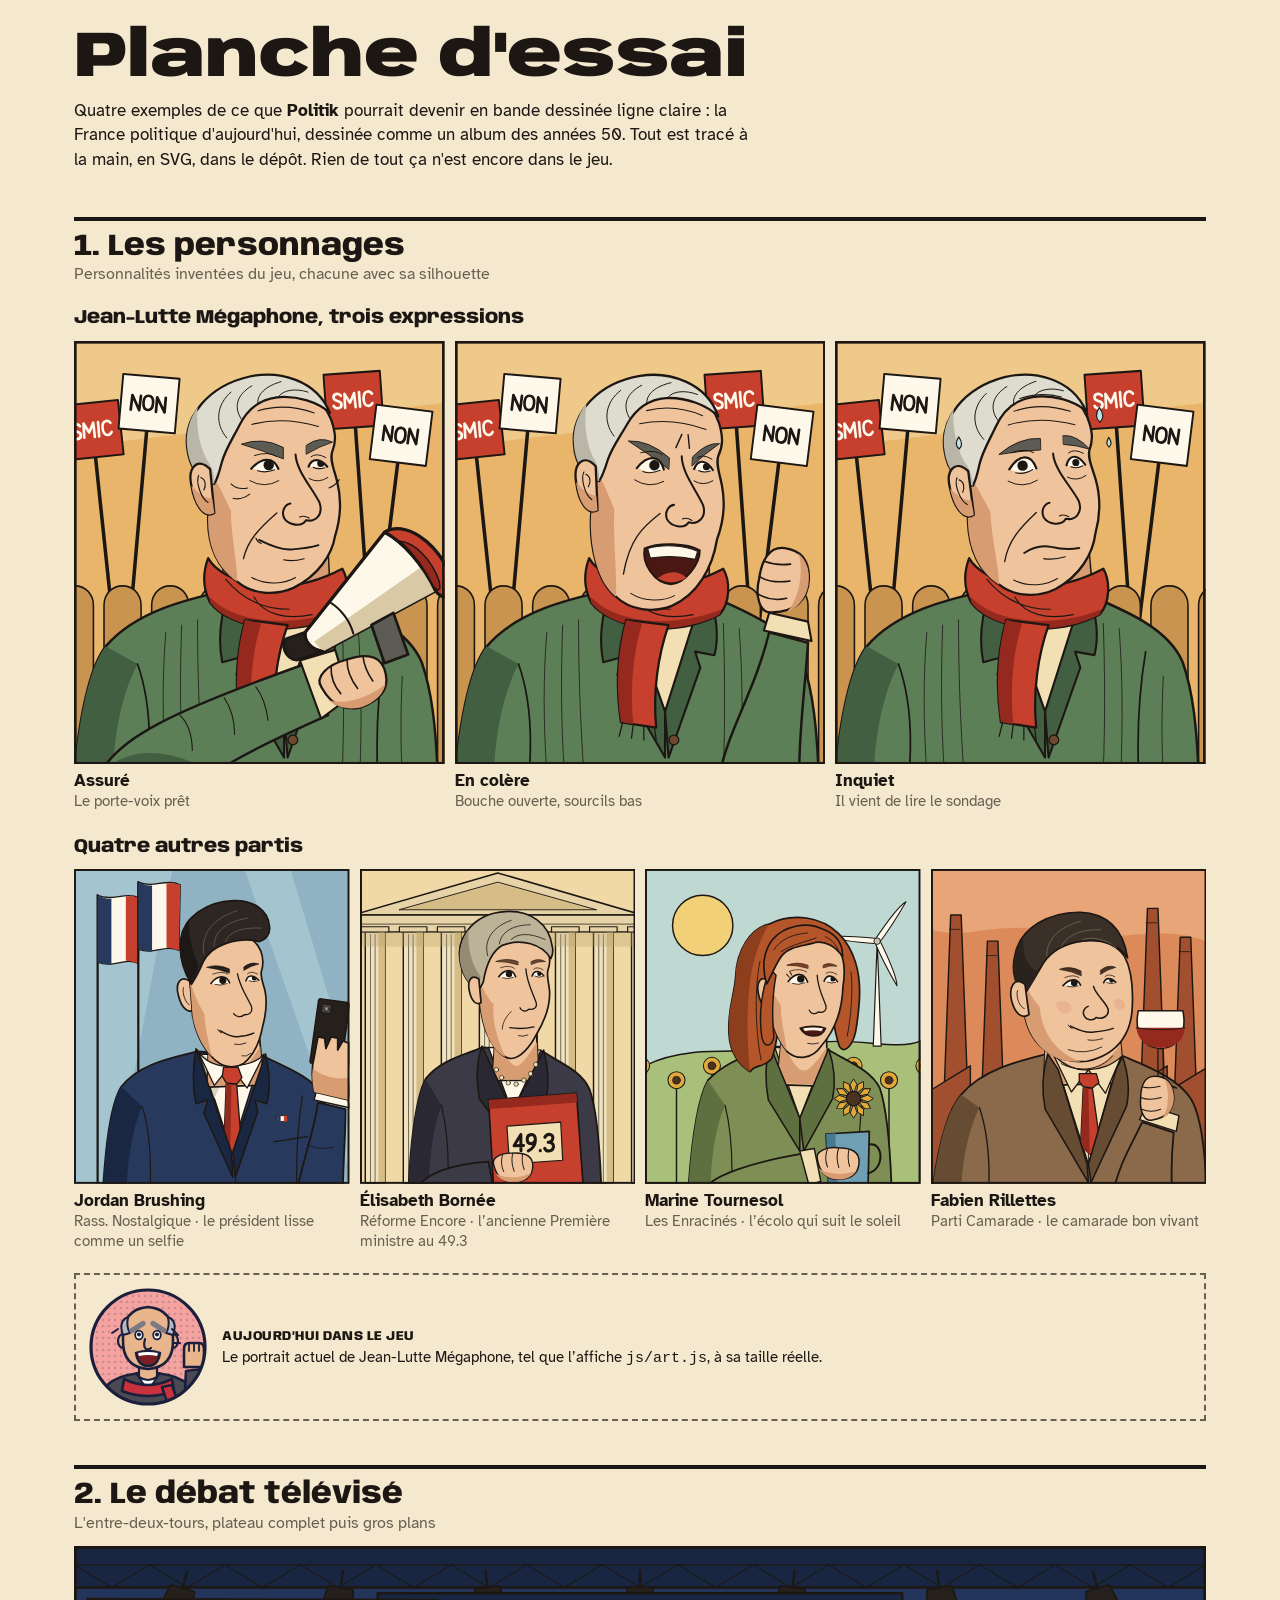
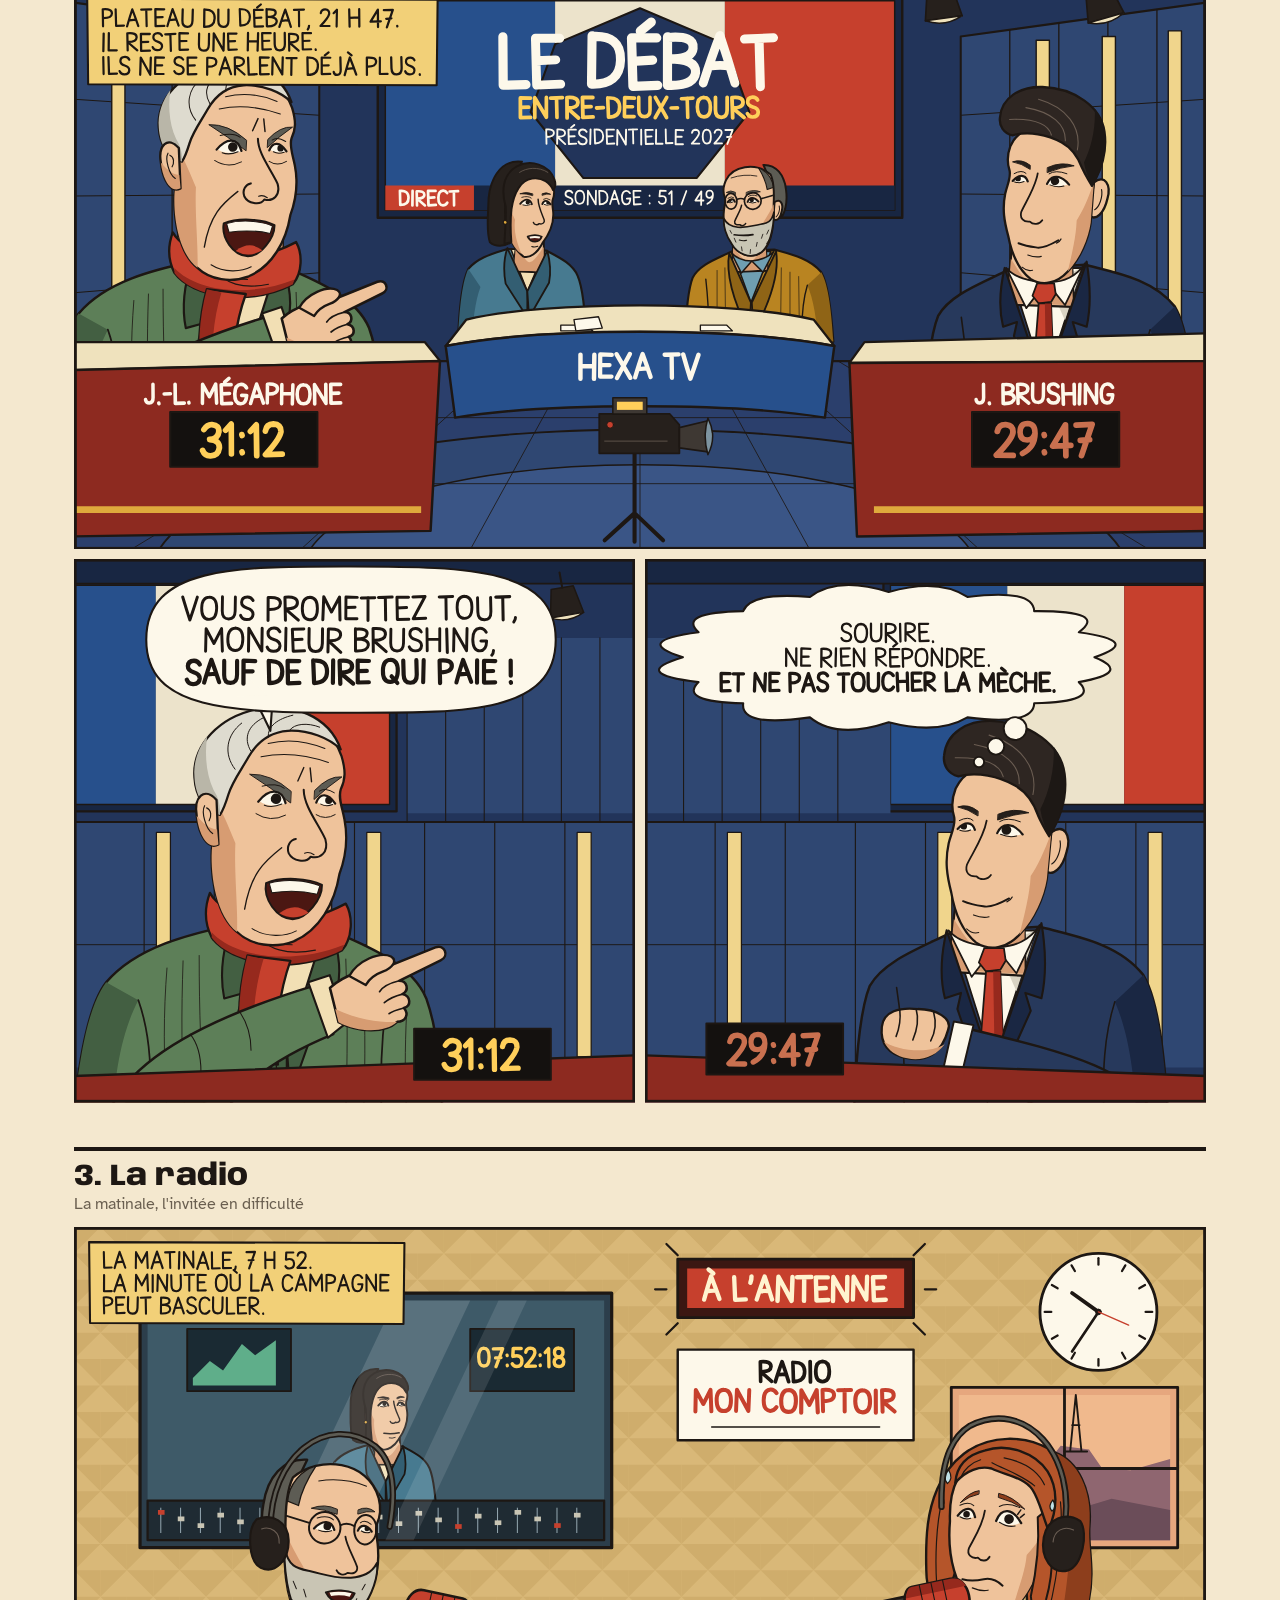
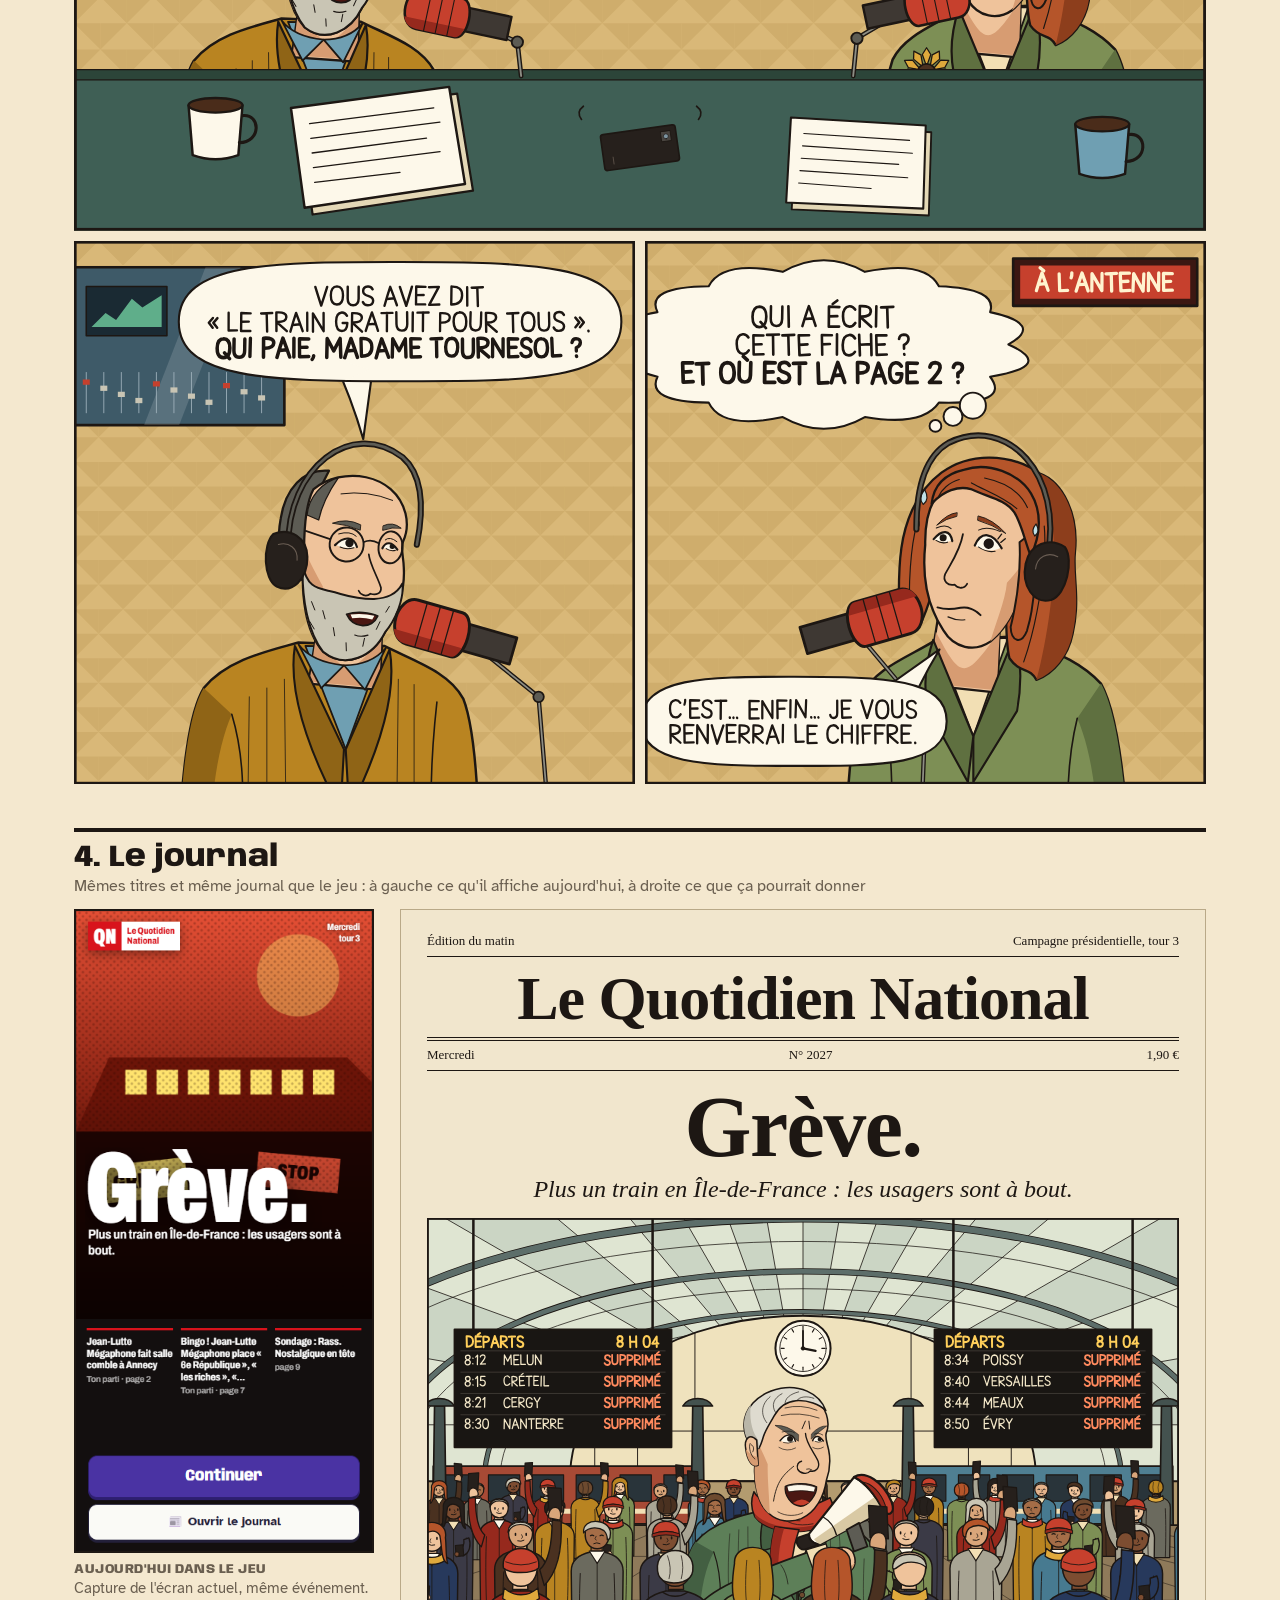
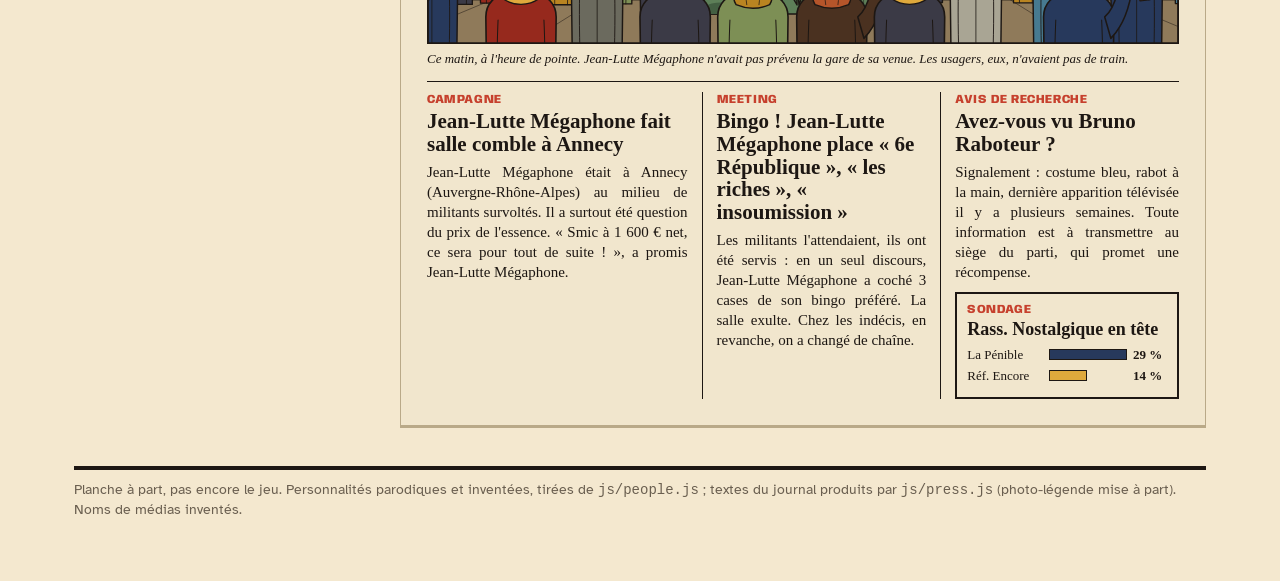
==== commit 47de9c06: "Les 60 visages en ligne claire branchés dans le jeu Chefs de file et personnalités passent par js/bd" ====
--- a/planche-essai/index.html
+++ b/planche-essai/index.html
@@ -149,7 +149,7 @@
 </div>
 
 <script src="lettrage.js"></script>
-<script src="personnages.js"></script>
+<script src="../js/bd-personnages.js"></script>
 <script src="scenes.js"></script>
 <script src="../js/art.js"></script>
 <script>
